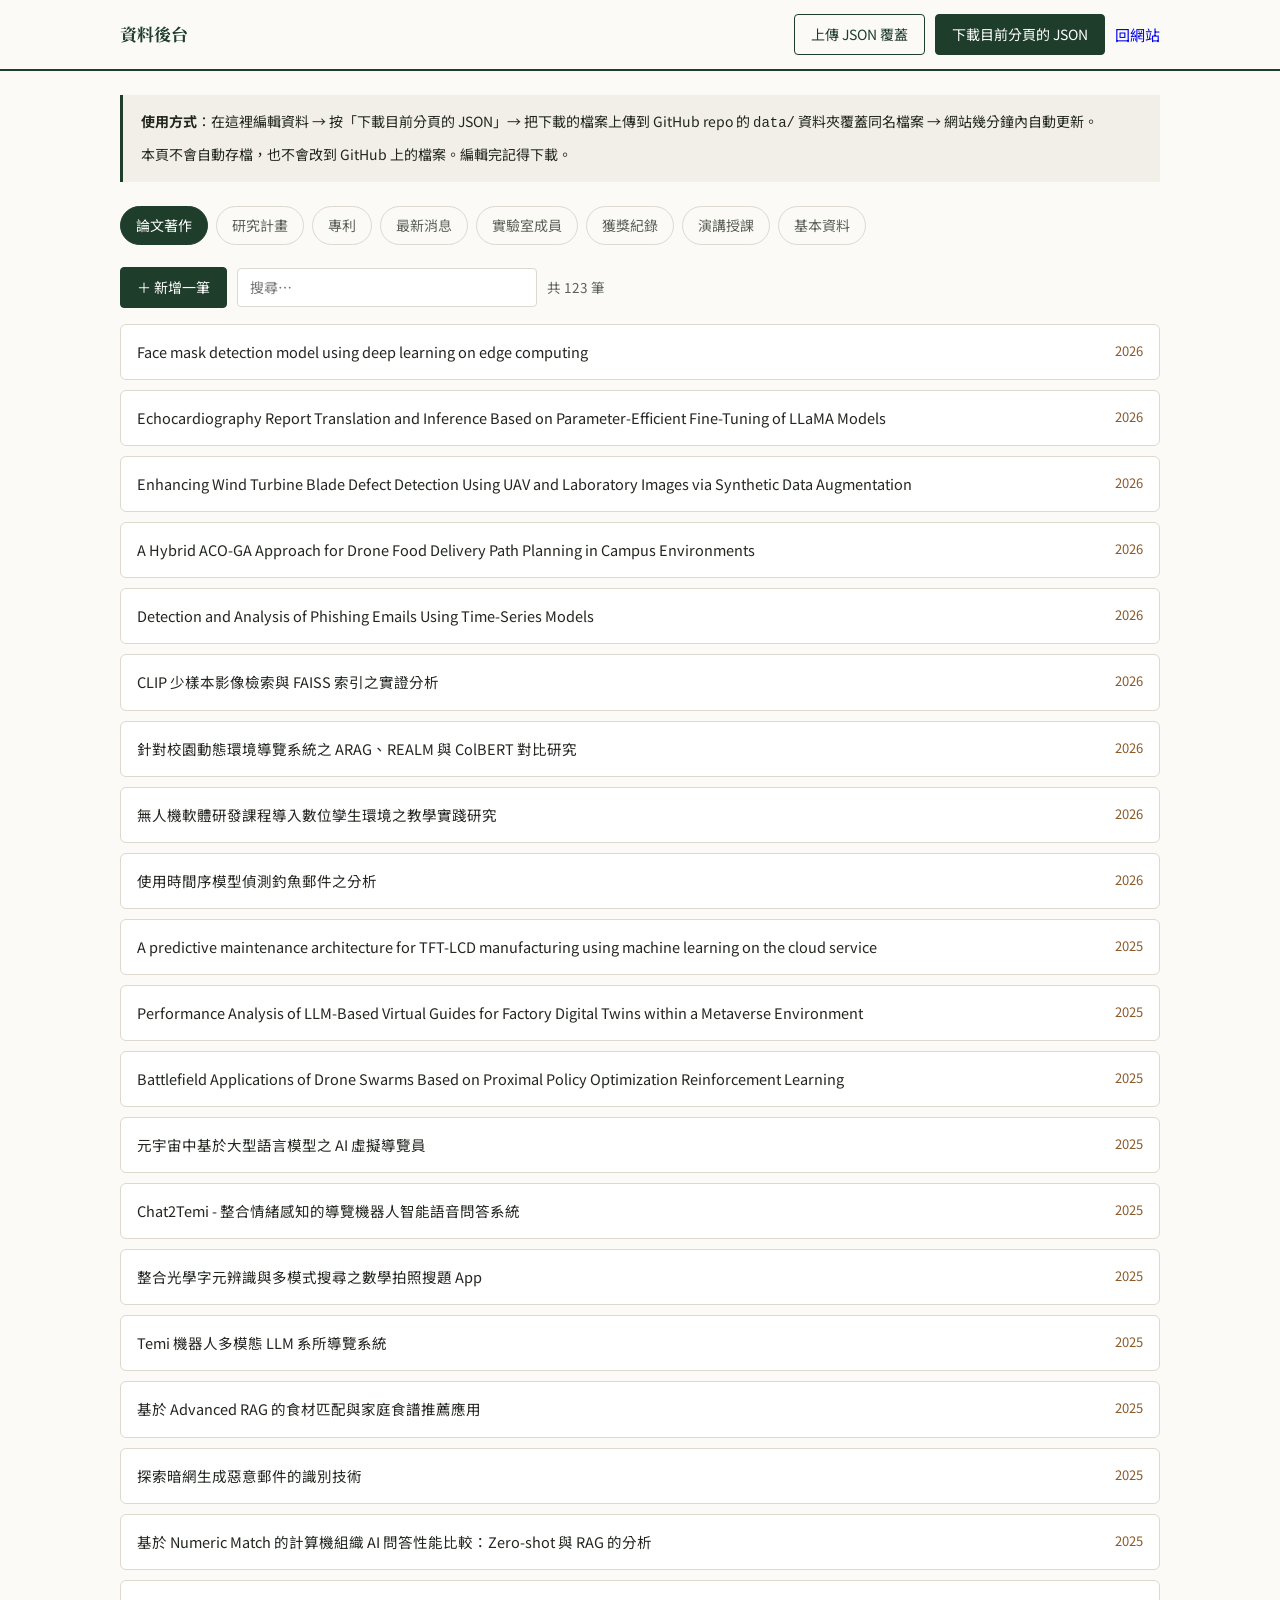
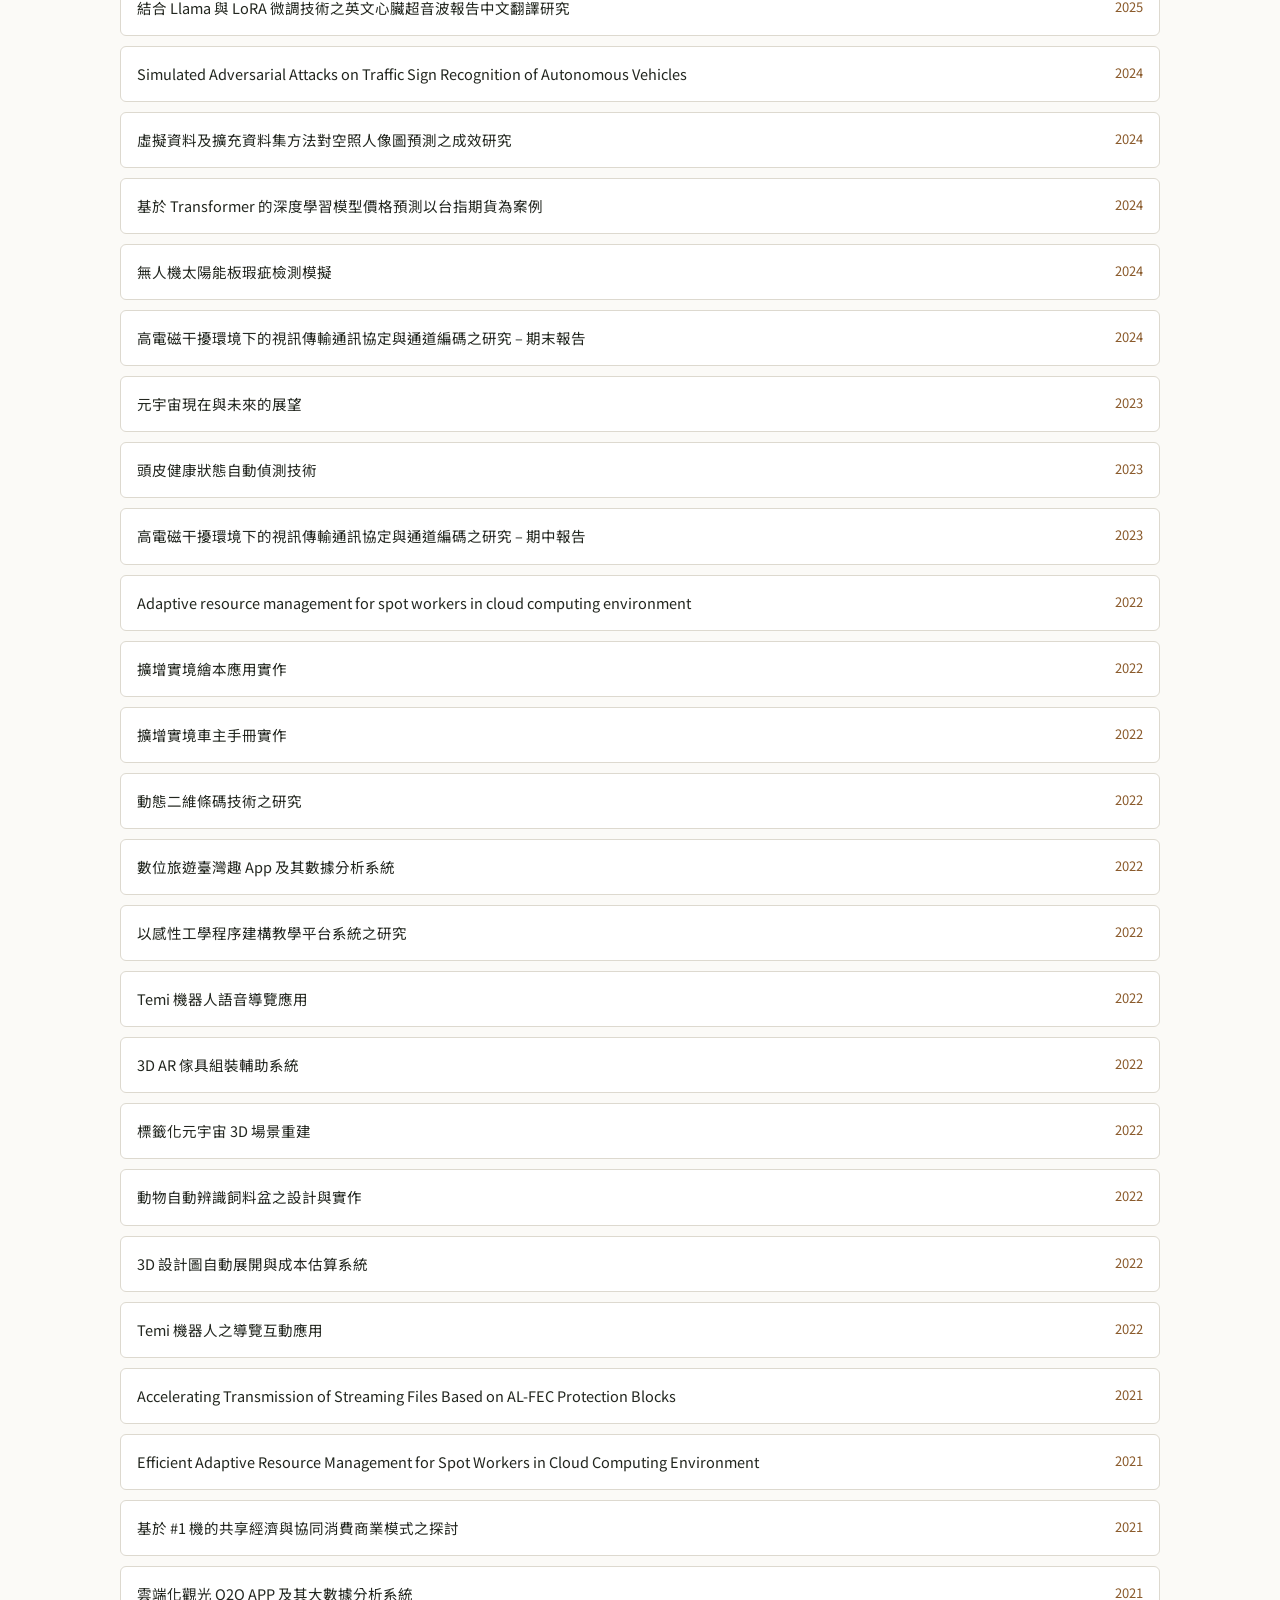
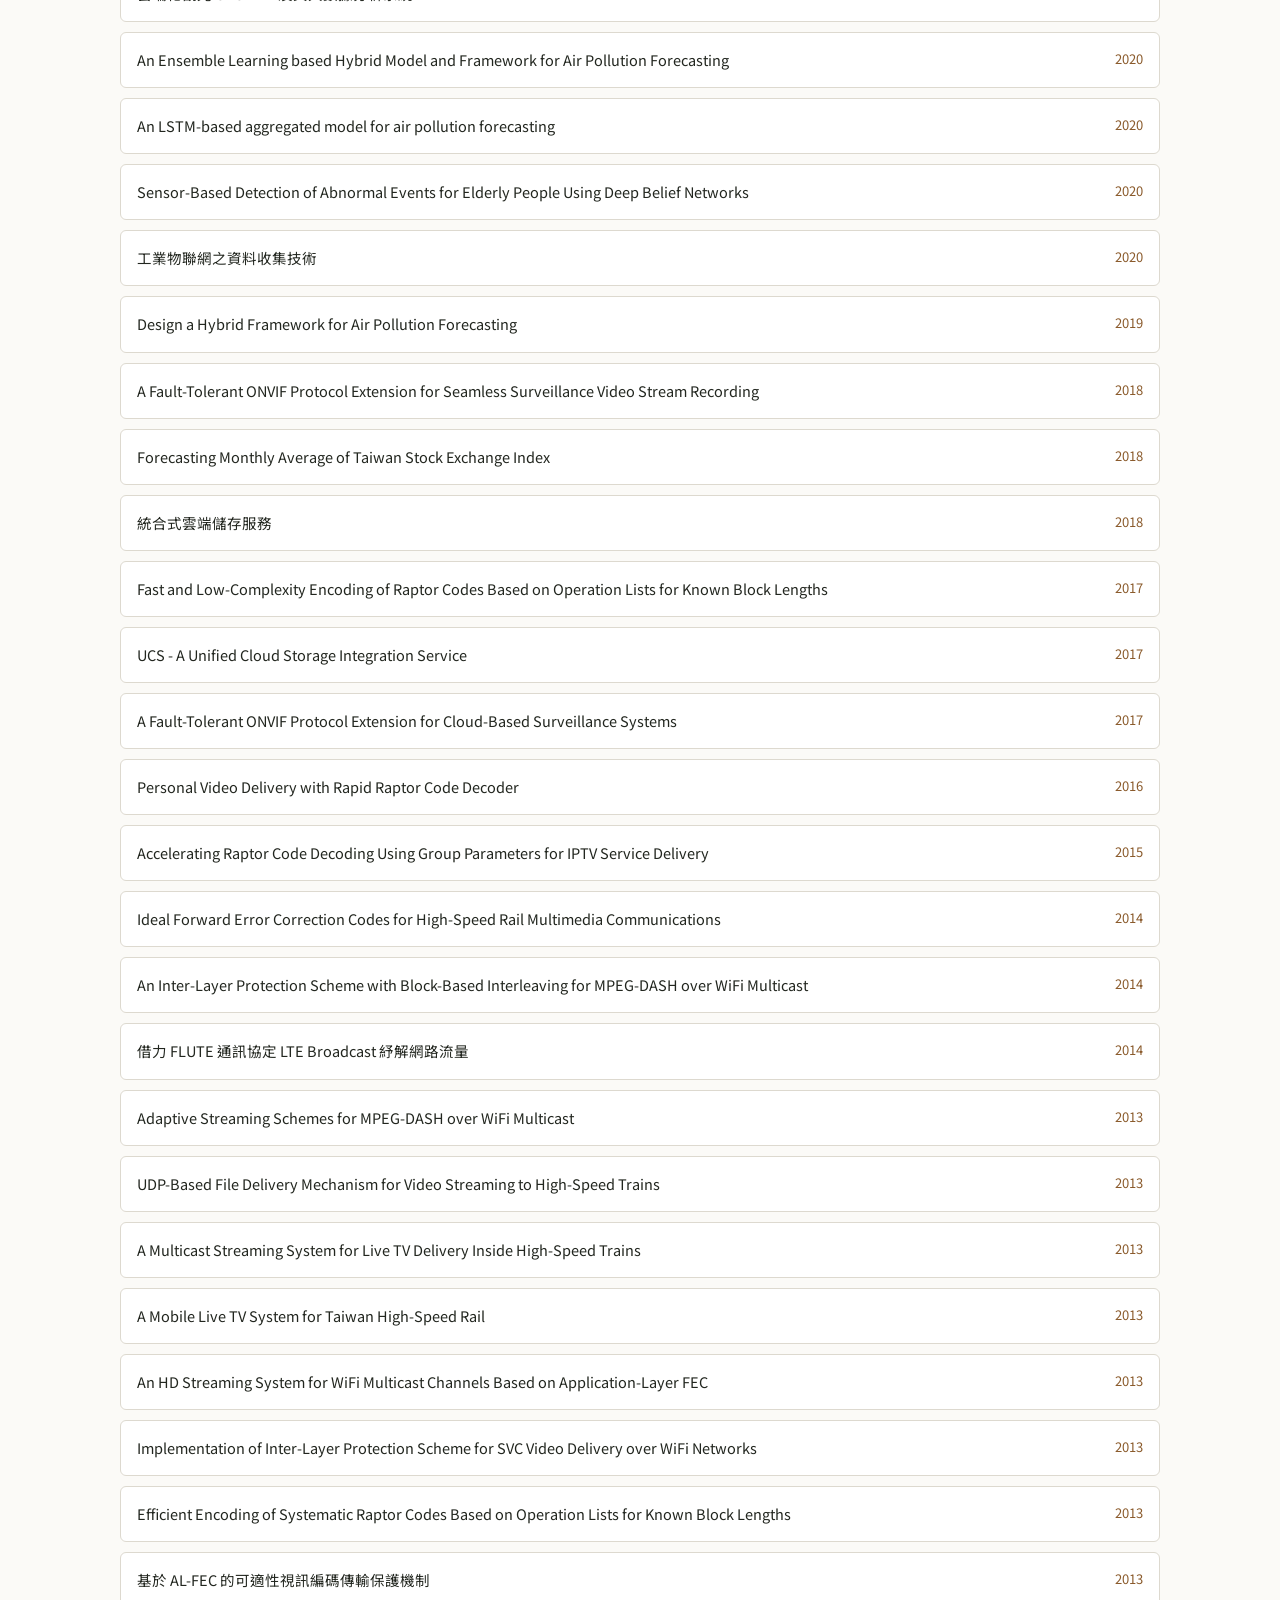
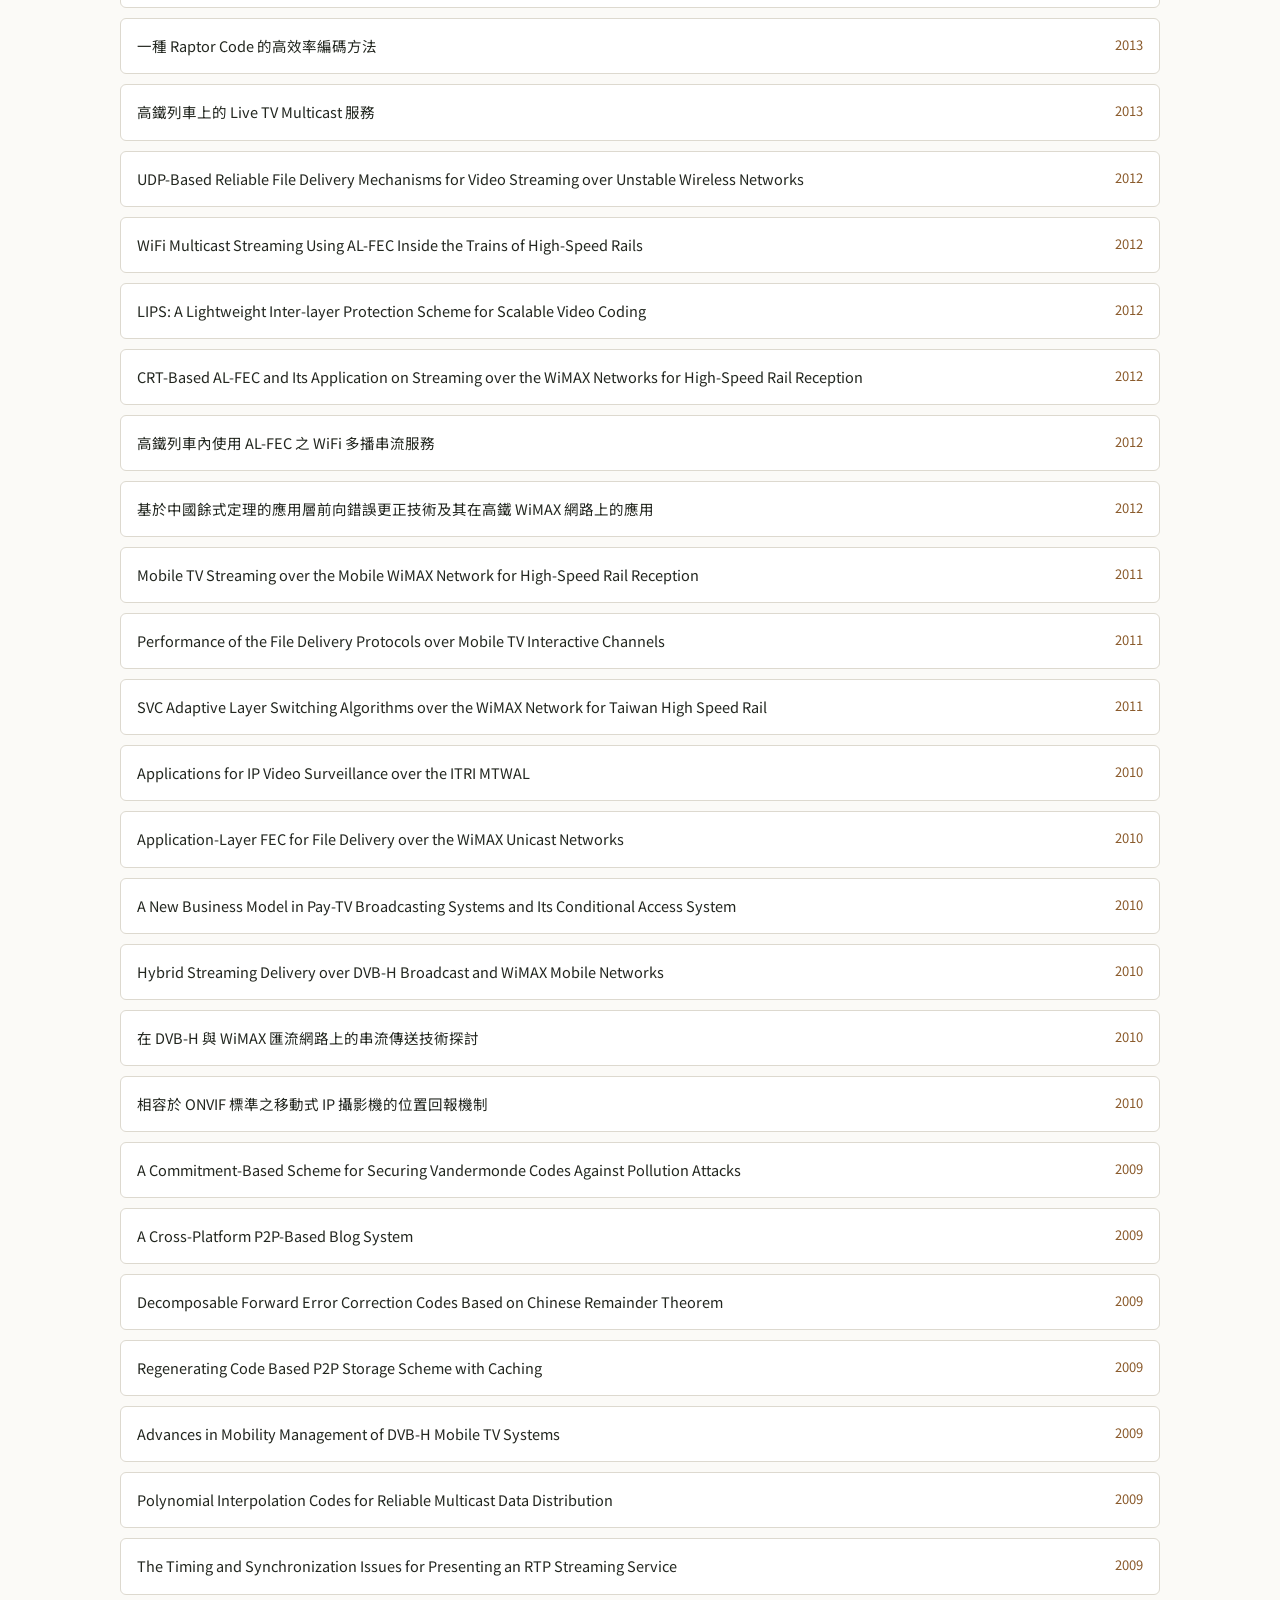
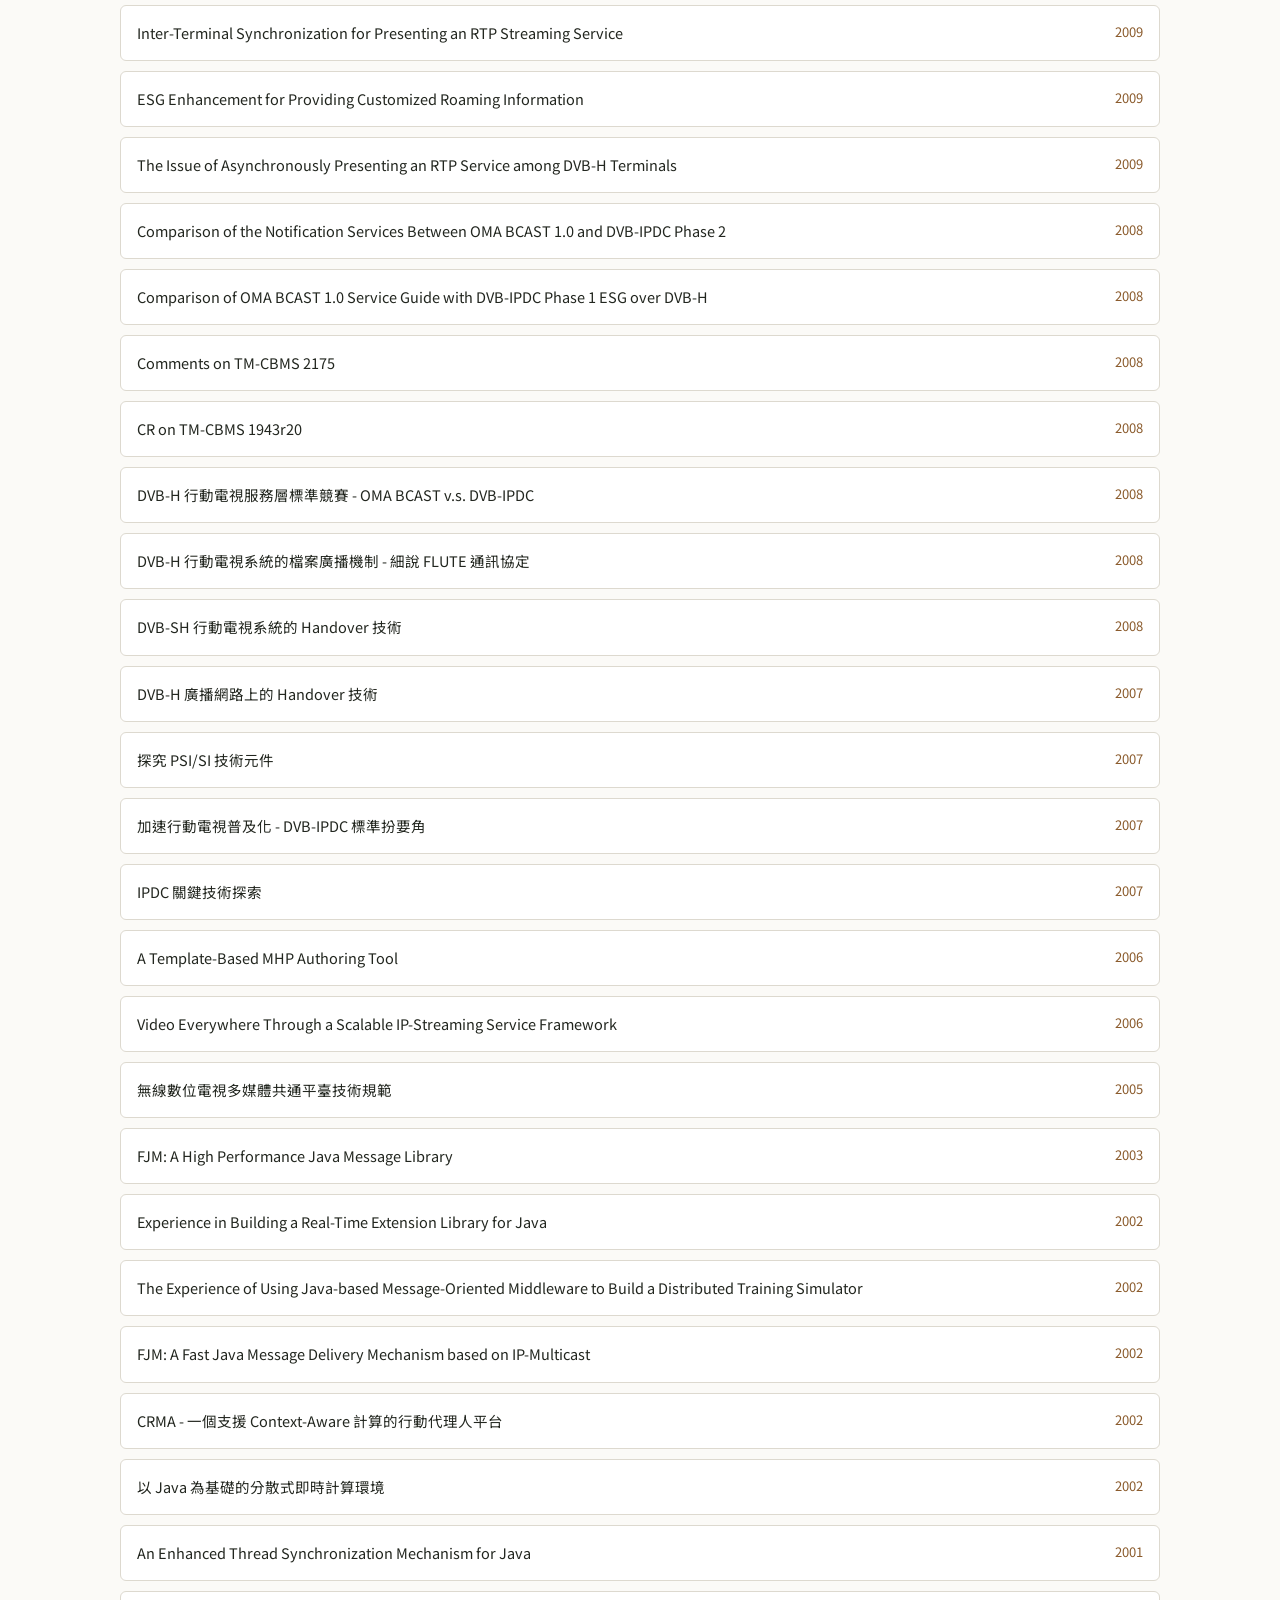
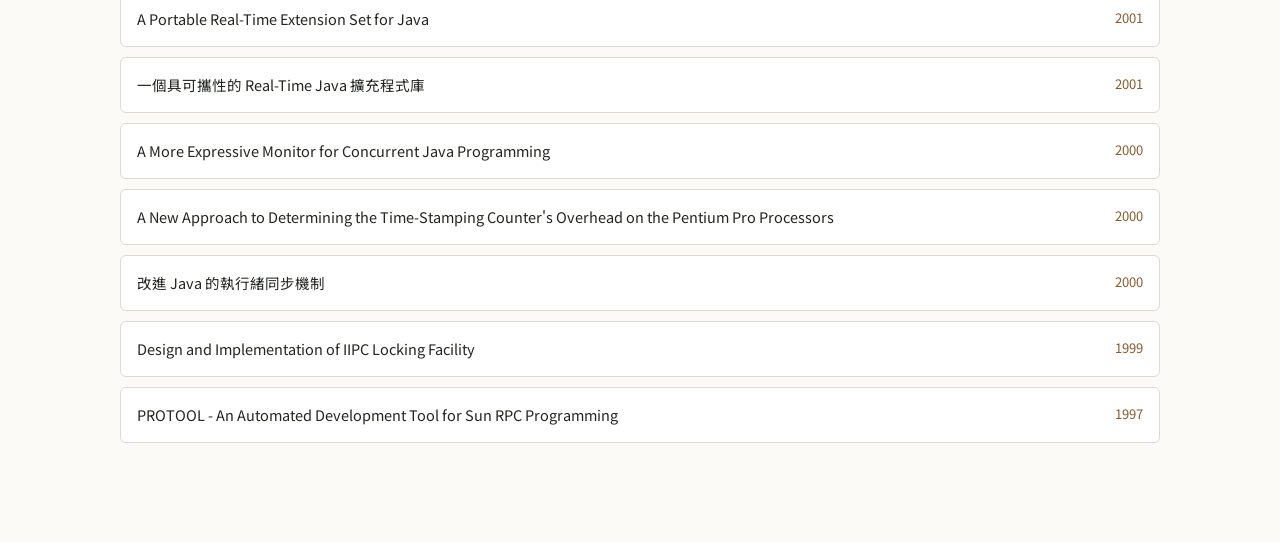
==== admin.html @ 79e09ea1 "Add files via upload" ====
<!DOCTYPE html>
<html lang="zh-Hant">
<head>
<meta charset="utf-8">
<meta name="viewport" content="width=device-width, initial-scale=1">
<title>資料後台 — 焦信達實驗室網站</title>
<link rel="preconnect" href="https://fonts.googleapis.com">
<link rel="preconnect" href="https://fonts.gstatic.com" crossorigin>
<link href="https://fonts.googleapis.com/css2?family=Noto+Sans+TC:wght@400;500;700&family=Noto+Serif+TC:wght@400;700&display=swap" rel="stylesheet">
<style>
:root{--ink:#1f3d2b;--paper:#fbfaf7;--panel:#f1efe8;--line:#ddd9cf;--text:#22261f;--muted:#5c6157;--warn:#8a5a2b}
*{box-sizing:border-box}
body{margin:0;background:var(--paper);color:var(--text);font-family:"Noto Sans TC",sans-serif;font-size:15px;line-height:1.8}
header{border-bottom:2px solid var(--ink);position:sticky;top:0;background:var(--paper);z-index:10}
.hin{max-width:1080px;margin:0 auto;padding:14px 20px;display:flex;justify-content:space-between;align-items:center;gap:14px;flex-wrap:wrap}
.hin b{font-family:"Noto Serif TC",serif;color:var(--ink);font-size:17px}
main{max-width:1080px;margin:0 auto;padding:24px 20px 90px}
.note{background:var(--panel);border-left:3px solid var(--ink);padding:14px 18px;font-size:14px;margin:0 0 24px}
.note p{margin:0 0 6px}
.note p:last-child{margin:0}
.tabs{display:flex;flex-wrap:wrap;gap:8px;margin-bottom:22px}
.tabs button{font:inherit;font-size:14px;padding:6px 15px;border:1px solid var(--line);background:transparent;color:var(--muted);border-radius:999px;cursor:pointer}
.tabs button.on{background:var(--ink);border-color:var(--ink);color:#fff}
.bar{display:flex;gap:10px;flex-wrap:wrap;align-items:center;margin-bottom:16px}
button.act{font:inherit;font-size:14px;padding:7px 16px;border:1px solid var(--ink);background:var(--ink);color:#fff;border-radius:4px;cursor:pointer}
button.act.ghost{background:transparent;color:var(--ink)}
button.act.danger{border-color:#9c3b2b;color:#9c3b2b;background:transparent}
input.find{font:inherit;font-size:14px;padding:6px 12px;border:1px solid var(--line);border-radius:4px;min-width:200px;flex:1;max-width:300px}
.item{border:1px solid var(--line);background:#fff;border-radius:6px;padding:14px 16px;margin-bottom:10px}
.item summary{cursor:pointer;font-size:14.5px;list-style:none;display:flex;justify-content:space-between;gap:12px}
.item summary::-webkit-details-marker{display:none}
.item summary .yr{color:var(--warn);font-size:13px;white-space:nowrap}
.fields{margin-top:14px;padding-top:12px;border-top:1px dashed var(--line);display:grid;gap:10px}
.f label{display:block;font-size:12.5px;color:var(--muted);margin-bottom:2px}
.f input[type=text],.f input[type=number],.f textarea,.f select{
  width:100%;font:inherit;font-size:14px;padding:7px 10px;border:1px solid var(--line);border-radius:4px;background:#fff;color:var(--text)
}
.f textarea{min-height:66px;resize:vertical}
.f.check{display:flex;align-items:center;gap:8px}
.f.check label{margin:0}
.grid2{display:grid;grid-template-columns:1fr 1fr;gap:10px}
.rowbtns{display:flex;gap:8px;margin-top:6px}
.count{color:var(--muted);font-size:13.5px}
#toast{position:fixed;bottom:22px;left:50%;transform:translateX(-50%);background:var(--ink);color:#fff;padding:10px 20px;border-radius:5px;font-size:14px;opacity:0;transition:opacity .25s;pointer-events:none}
#toast.show{opacity:1}
@media(max-width:700px){.grid2{grid-template-columns:1fr}}
</style>
</head>
<body>

<header><div class="hin">
  <b>資料後台</b>
  <div class="bar" style="margin:0">
    <button class="act ghost" id="btn-load-file">上傳 JSON 覆蓋</button>
    <button class="act" id="btn-save">下載目前分頁的 JSON</button>
    <a class="act ghost" href="index.html" style="text-decoration:none;display:inline-block">回網站</a>
  </div>
</div></header>

<main>
  <div class="note">
    <p><b>使用方式</b>：在這裡編輯資料 → 按「下載目前分頁的 JSON」→ 把下載的檔案上傳到 GitHub repo 的 <code>data/</code> 資料夾覆蓋同名檔案 → 網站幾分鐘內自動更新。</p>
    <p>本頁不會自動存檔，也不會改到 GitHub 上的檔案。編輯完記得下載。</p>
  </div>

  <div class="tabs" id="tabs"></div>
  <div class="bar">
    <button class="act" id="btn-add">＋ 新增一筆</button>
    <input class="find" id="find" type="search" placeholder="搜尋…">
    <span class="count" id="count"></span>
  </div>
  <div id="list"></div>
</main>

<input type="file" id="file" accept=".json" hidden>
<div id="toast"></div>

<script>
const esc = s => String(s==null?'':s).replace(/&/g,'&amp;').replace(/</g,'&lt;').replace(/>/g,'&gt;').replace(/"/g,'&quot;');
const toast = m => { const t=document.getElementById('toast'); t.textContent=m; t.classList.add('show'); setTimeout(()=>t.classList.remove('show'),1900); };

/* 各資料檔的欄位定義 */
const SCHEMA = {
  publications: {
    file:'publications.json', label:'論文著作', array:true,
    title: x => `${x.title||'（未命名）'}`,
    sub: x => x.year,
    fields:[
      {k:'type',label:'類型',type:'select',options:{journal_intl:'國際期刊',conf_intl:'國際研討會',standard:'國際標準提案',journal_zh:'國內期刊與專書',conf_zh:'國內研討會',report:'技術報告與法規'}},
      {k:'year',label:'年份',type:'number'},
      {k:'title',label:'標題',type:'textarea'},
      {k:'authors',label:'作者（依序，以逗號或頓號分隔）',type:'textarea'},
      {k:'venue',label:'出處（期刊／研討會、卷期、頁碼、月份）',type:'textarea'},
      {k:'note',label:'備註（如 SCI, IF 3.5／接受率）',type:'text'},
      {k:'corresponding',label:'焦教授為通訊作者',type:'check'}
    ],
    blank:{type:'conf_zh',year:new Date().getFullYear(),title:'',authors:'',venue:'',note:'',corresponding:false}
  },
  projects: {
    file:'projects.json', label:'研究計畫', array:true,
    title: x => x.title||'（未命名）',
    sub: x => `${x.start||''}`,
    fields:[
      {k:'title',label:'計畫名稱',type:'textarea'},
      {k:'funder',label:'補助／委託單位',type:'text'},
      {k:'role',label:'擔任角色',type:'text'},
      {k:'org',label:'執行機構',type:'text'},
      {k:'start',label:'起（如 2026.07）',type:'text'},
      {k:'end',label:'訖（如 2027.02）',type:'text'},
      {k:'year',label:'排序年份',type:'number'}
    ],
    blank:{title:'',funder:'國家科學委員會',role:'主持人',org:'東海大學',start:'',end:'',year:new Date().getFullYear()}
  },
  patents: {
    file:'patents.json', label:'專利', array:true,
    title: x => x.title||'（未命名）',
    sub: x => x.number,
    fields:[
      {k:'title',label:'專利名稱',type:'textarea'},
      {k:'inventors',label:'發明人',type:'textarea'},
      {k:'country',label:'國別',type:'text'},
      {k:'number',label:'專利號',type:'text'},
      {k:'date',label:'公告日期（顯示用文字）',type:'text'},
      {k:'year',label:'排序年份',type:'number'}
    ],
    blank:{title:'',inventors:'',country:'中華民國',number:'',date:'',year:new Date().getFullYear()}
  },
  news: {
    file:'site.json', path:'news', label:'最新消息', array:true,
    title: x => x.text||'（空白）', sub: x => x.date,
    fields:[{k:'date',label:'日期（如 2026.07）',type:'text'},{k:'text',label:'內容',type:'textarea'}],
    blank:{date:'',text:''}
  },
  members: {
    file:'site.json', path:'members', label:'實驗室成員', array:true,
    title: x => x.name||'（未命名）', sub: x => x.group,
    fields:[
      {k:'group',label:'分組（如 碩士班／大學部專題／畢業校友）',type:'text'},
      {k:'name',label:'姓名',type:'text'},
      {k:'year',label:'年級或入學年',type:'text'},
      {k:'topic',label:'研究主題',type:'text'}
    ],
    blank:{group:'碩士班',name:'',year:'',topic:''}
  },
  awards: {
    file:'profile.json', path:'awards', label:'獲獎紀錄', array:true, plain:true,
    title: x => x, sub: () => '',
    fields:[{k:'_',label:'獎項名稱',type:'textarea'}],
    blank:''
  },
  talks: {
    file:'profile.json', path:'talks', label:'演講授課', array:true,
    title: x => x.title||'（未命名）', sub: x => x.year,
    fields:[{k:'year',label:'時間（如 2026.08）',type:'text'},{k:'title',label:'講題',type:'textarea'},{k:'host',label:'主辦單位／場合',type:'text'}],
    blank:{year:'',title:'',host:''}
  },
  profile: {
    file:'profile.json', label:'基本資料', array:false,
    fields:[
      {k:'lab_name',label:'研究室名稱',type:'text'},
      {k:'tagline',label:'首頁大標（可用換行斷句）',type:'textarea'},
      {k:'intro',label:'教師簡介',type:'textarea'},
      {k:'email',label:'電子郵件',type:'text'},
      {k:'phone',label:'聯絡電話',type:'text'},
      {k:'expertise',label:'學術專長（一行一個）',type:'lines'},
      {k:'research_areas',label:'研究主題（三欄，JSON 格式：title / desc）',type:'json'}
    ]
  }
};

const FILES = ['profile.json','publications.json','projects.json','patents.json','site.json'];
const store = {};
let tab = 'publications';
let filter = '';

async function boot(){
  try{
    const r = await Promise.all(FILES.map(f=>fetch('data/'+f,{cache:'no-store'}).then(x=>x.json())));
    FILES.forEach((f,i)=>store[f]=r[i]);
  }catch(e){
    alert('讀取 data/ 內的 JSON 失敗。請用 GitHub Pages 或本機伺服器開啟此頁（python -m http.server），或用「上傳 JSON 覆蓋」手動載入。');
    FILES.forEach(f=>store[f]=f==='profile.json'||f==='site.json'?{}:[]);
  }
  renderTabs(); render();
}

function getList(key){
  const s = SCHEMA[key];
  const root = store[s.file];
  if(!s.array) return root;
  return s.path ? (root[s.path] = root[s.path]||[]) : (store[s.file] = root||[]);
}

function renderTabs(){
  document.getElementById('tabs').innerHTML = Object.keys(SCHEMA)
    .map(k=>`<button data-k="${k}" class="${k===tab?'on':''}">${SCHEMA[k].label}</button>`).join('');
  document.querySelectorAll('#tabs button').forEach(b=>b.onclick=()=>{tab=b.dataset.k;filter='';document.getElementById('find').value='';renderTabs();render();});
}

function field(f, val, idx){
  const id = `f_${idx}_${f.k}`;
  let input;
  if(f.type==='check') return `<div class="f check"><input type="checkbox" id="${id}" data-k="${f.k}" ${val?'checked':''}><label for="${id}">${f.label}</label></div>`;
  if(f.type==='textarea') input=`<textarea id="${id}" data-k="${f.k}">${esc(val)}</textarea>`;
  else if(f.type==='lines') input=`<textarea id="${id}" data-k="${f.k}" data-kind="lines">${esc((val||[]).join('\n'))}</textarea>`;
  else if(f.type==='json') input=`<textarea id="${id}" data-k="${f.k}" data-kind="json" style="min-height:150px;font-family:monospace;font-size:13px">${esc(JSON.stringify(val||[],null,2))}</textarea>`;
  else if(f.type==='select') input=`<select id="${id}" data-k="${f.k}">${Object.entries(f.options).map(([v,t])=>`<option value="${v}" ${v===val?'selected':''}>${t}</option>`).join('')}</select>`;
  else if(f.type==='number') input=`<input type="number" id="${id}" data-k="${f.k}" value="${esc(val)}">`;
  else input=`<input type="text" id="${id}" data-k="${f.k}" value="${esc(val)}">`;
  return `<div class="f"><label for="${id}">${f.label}</label>${input}</div>`;
}

function render(){
  const s = SCHEMA[tab];
  const box = document.getElementById('list');
  document.getElementById('btn-add').style.display = s.array?'':'none';
  document.getElementById('find').style.display = s.array?'':'none';

  if(!s.array){
    const obj = getList(tab);
    document.getElementById('count').textContent='';
    box.innerHTML = `<div class="item"><div class="fields" data-i="0">${s.fields.map(f=>field(f,obj[f.k],0)).join('')}</div></div>`;
    bindInputs(obj,0);
    return;
  }

  const list = getList(tab);
  document.getElementById('count').textContent = `共 ${list.length} 筆`;
  const hits = list.map((x,i)=>({x,i})).filter(({x}) =>
    !filter || JSON.stringify(x).toLowerCase().includes(filter.toLowerCase()));

  box.innerHTML = hits.map(({x,i})=>`
    <details class="item">
      <summary><span>${esc(s.title(x))}</span><span class="yr">${esc(s.sub(x))}</span></summary>
      <div class="fields" data-i="${i}">
        ${s.plain ? field(s.fields[0], x, i) : s.fields.map(f=>field(f,x[f.k],i)).join('')}
        <div class="rowbtns">
          <button class="act ghost" data-up="${i}">↑ 上移</button>
          <button class="act danger" data-del="${i}">刪除這筆</button>
        </div>
      </div>
    </details>`).join('') || '<p class="count">沒有符合的資料。</p>';

  hits.forEach(({x,i})=>bindInputs(x,i));
  box.querySelectorAll('[data-del]').forEach(b=>b.onclick=()=>{
    if(confirm('確定刪除？')){ getList(tab).splice(+b.dataset.del,1); render(); toast('已刪除，記得下載 JSON'); }
  });
  box.querySelectorAll('[data-up]').forEach(b=>b.onclick=()=>{
    const i=+b.dataset.up; if(i>0){ const l=getList(tab); [l[i-1],l[i]]=[l[i],l[i-1]]; render(); }
  });
}

function bindInputs(obj,i){
  document.querySelectorAll(`.fields[data-i="${i}"] [data-k]`).forEach(el=>{
    el.oninput = el.onchange = () => {
      const k = el.dataset.k, kind = el.dataset.kind;
      let v = el.type==='checkbox' ? el.checked : el.value;
      if(el.type==='number') v = Number(v);
      if(kind==='lines') v = el.value.split('\n').map(x=>x.trim()).filter(Boolean);
      if(kind==='json'){ try{ v = JSON.parse(el.value); el.style.borderColor=''; }catch(e){ el.style.borderColor='#9c3b2b'; return; } }
      if(SCHEMA[tab].plain){ getList(tab)[i] = v; }
      else obj[k] = v;
    };
  });
}

document.getElementById('find').oninput = e => { filter=e.target.value; render(); };

document.getElementById('btn-add').onclick = () => {
  const s = SCHEMA[tab];
  getList(tab).unshift(s.plain ? s.blank : JSON.parse(JSON.stringify(s.blank)));
  filter=''; document.getElementById('find').value='';
  render();
  const first = document.querySelector('.item'); if(first) first.open = true;
  toast('已新增一筆，請填寫內容');
};

document.getElementById('btn-save').onclick = () => {
  const f = SCHEMA[tab].file;
  const blob = new Blob([JSON.stringify(store[f],null,1)],{type:'application/json'});
  const a = document.createElement('a');
  a.href = URL.createObjectURL(blob); a.download = f; a.click();
  URL.revokeObjectURL(a.href);
  toast(`已下載 ${f}，請上傳到 GitHub 的 data/ 覆蓋`);
};

document.getElementById('btn-load-file').onclick = () => document.getElementById('file').click();
document.getElementById('file').onchange = e => {
  const file = e.target.files[0]; if(!file) return;
  const fr = new FileReader();
  fr.onload = () => {
    try{
      const data = JSON.parse(fr.result);
      if(!FILES.includes(file.name)) return alert('檔名需為 '+FILES.join('、'));
      store[file.name] = data; render(); toast(`已載入 ${file.name}`);
    }catch(err){ alert('JSON 格式錯誤：'+err.message); }
  };
  fr.readAsText(file);
  e.target.value='';
};

boot();
</script>
</body>
</html>
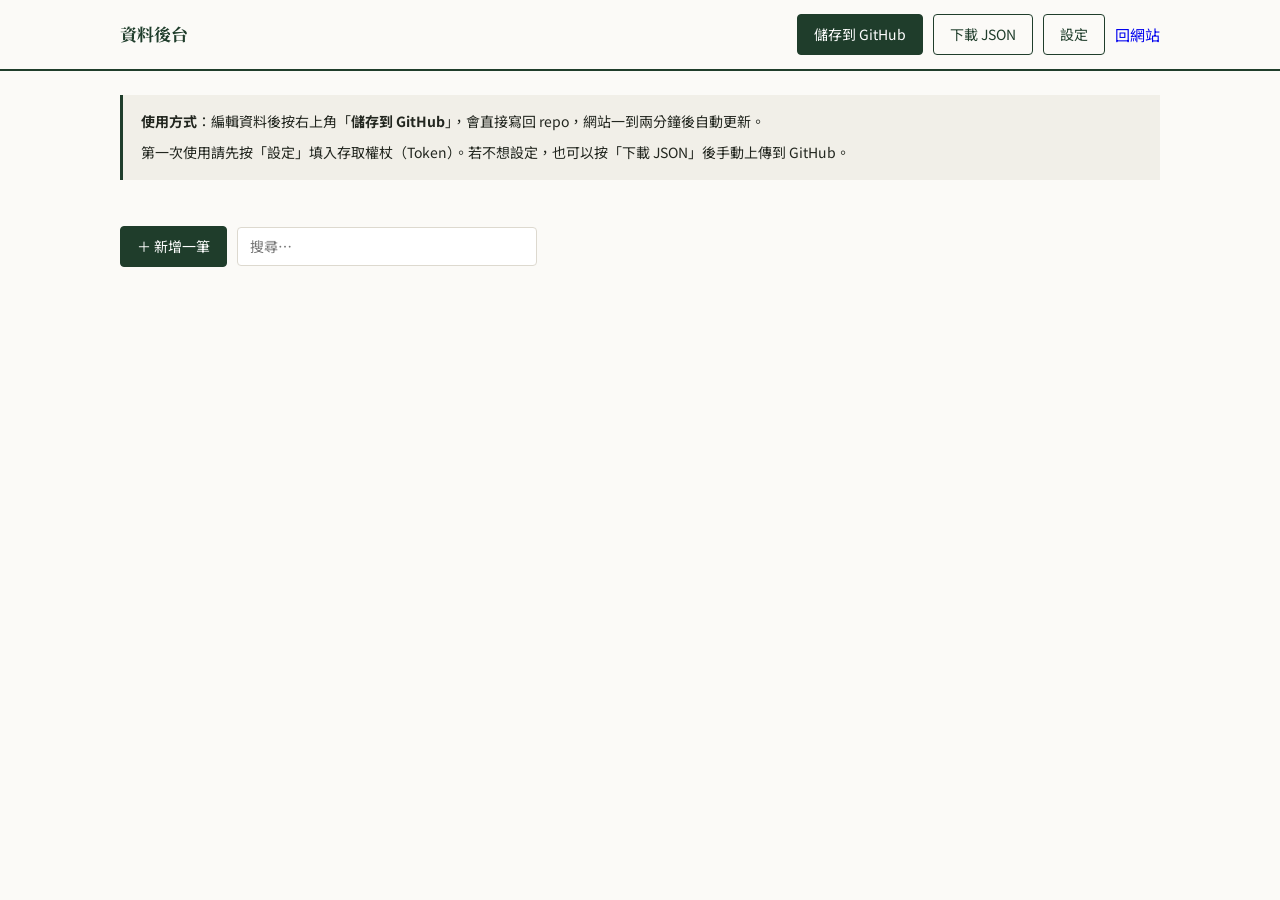
==== commit ca5af9e4: "Add files via upload" ====
--- a/admin.html
+++ b/admin.html
@@ -41,6 +41,10 @@
 .grid2{display:grid;grid-template-columns:1fr 1fr;gap:10px}
 .rowbtns{display:flex;gap:8px;margin-top:6px}
 .count{color:var(--muted);font-size:13.5px}
+.cfg{border:1px solid var(--line);background:#fff;border-radius:6px;padding:18px 20px;margin-bottom:24px}
+.cfg h3{font-family:"Noto Serif TC",serif;color:var(--ink);font-size:16px;margin:0 0 14px}
+.cfg .hint{font-size:12.5px;color:var(--muted);line-height:1.7;margin:12px 0 0}
+.dirty{font-size:13px;color:var(--warn)}
 #toast{position:fixed;bottom:22px;left:50%;transform:translateX(-50%);background:var(--ink);color:#fff;padding:10px 20px;border-radius:5px;font-size:14px;opacity:0;transition:opacity .25s;pointer-events:none}
 #toast.show{opacity:1}
 @media(max-width:700px){.grid2{grid-template-columns:1fr}}
@@ -51,16 +55,35 @@
 <header><div class="hin">
   <b>資料後台</b>
   <div class="bar" style="margin:0">
-    <button class="act ghost" id="btn-load-file">上傳 JSON 覆蓋</button>
-    <button class="act" id="btn-save">下載目前分頁的 JSON</button>
+    <span class="dirty" id="dirty"></span>
+    <button class="act" id="btn-push">儲存到 GitHub</button>
+    <button class="act ghost" id="btn-save">下載 JSON</button>
+    <button class="act ghost" id="btn-cfg">設定</button>
     <a class="act ghost" href="index.html" style="text-decoration:none;display:inline-block">回網站</a>
   </div>
 </div></header>
 
 <main>
   <div class="note">
-    <p><b>使用方式</b>：在這裡編輯資料 → 按「下載目前分頁的 JSON」→ 把下載的檔案上傳到 GitHub repo 的 <code>data/</code> 資料夾覆蓋同名檔案 → 網站幾分鐘內自動更新。</p>
-    <p>本頁不會自動存檔，也不會改到 GitHub 上的檔案。編輯完記得下載。</p>
+    <p><b>使用方式</b>：編輯資料後按右上角「<b>儲存到 GitHub</b>」，會直接寫回 repo，網站一到兩分鐘後自動更新。</p>
+    <p>第一次使用請先按「設定」填入存取權杖（Token）。若不想設定，也可以按「下載 JSON」後手動上傳到 GitHub。</p>
+  </div>
+
+  <div class="cfg" id="cfg-panel" hidden>
+    <h3>GitHub 連線設定</h3>
+    <div class="grid2">
+      <div class="f"><label for="c-owner">GitHub 帳號</label><input type="text" id="c-owner" placeholder="例如 oldyan"></div>
+      <div class="f"><label for="c-repo">Repository 名稱</label><input type="text" id="c-repo" placeholder="例如 chiao-lab"></div>
+      <div class="f"><label for="c-branch">分支</label><input type="text" id="c-branch" value="main"></div>
+      <div class="f"><label for="c-token">存取權杖 Personal Access Token</label><input type="password" id="c-token" placeholder="github_pat_... 或 ghp_..."></div>
+    </div>
+    <p class="hint">權杖存在這台電腦的瀏覽器裡，不會傳給任何第三方，只會用來呼叫 GitHub API。共用電腦請勿儲存。<br>
+    取得方式：GitHub → Settings → Developer settings → Personal access tokens → Fine-grained tokens → 選這個 repo → Repository permissions 的 <b>Contents</b> 設為 <b>Read and write</b>。</p>
+    <div class="rowbtns">
+      <button class="act" id="c-save">儲存設定</button>
+      <button class="act ghost" id="c-test">測試連線</button>
+      <button class="act danger" id="c-clear">清除權杖</button>
+    </div>
   </div>
 
   <div class="tabs" id="tabs"></div>
@@ -243,10 +266,10 @@
 
   hits.forEach(({x,i})=>bindInputs(x,i));
   box.querySelectorAll('[data-del]').forEach(b=>b.onclick=()=>{
-    if(confirm('確定刪除？')){ getList(tab).splice(+b.dataset.del,1); render(); toast('已刪除，記得下載 JSON'); }
+    if(confirm('確定刪除？')){ getList(tab).splice(+b.dataset.del,1); mark(SCHEMA[tab].file); render(); toast('已刪除，記得按「儲存到 GitHub」'); }
   });
   box.querySelectorAll('[data-up]').forEach(b=>b.onclick=()=>{
-    const i=+b.dataset.up; if(i>0){ const l=getList(tab); [l[i-1],l[i]]=[l[i],l[i-1]]; render(); }
+    const i=+b.dataset.up; if(i>0){ const l=getList(tab); [l[i-1],l[i]]=[l[i],l[i-1]]; mark(SCHEMA[tab].file); render(); }
   });
 }
 
@@ -260,6 +283,7 @@
       if(kind==='json'){ try{ v = JSON.parse(el.value); el.style.borderColor=''; }catch(e){ el.style.borderColor='#9c3b2b'; return; } }
       if(SCHEMA[tab].plain){ getList(tab)[i] = v; }
       else obj[k] = v;
+      mark(SCHEMA[tab].file);
     };
   });
 }
@@ -269,6 +293,7 @@
 document.getElementById('btn-add').onclick = () => {
   const s = SCHEMA[tab];
   getList(tab).unshift(s.plain ? s.blank : JSON.parse(JSON.stringify(s.blank)));
+  mark(s.file);
   filter=''; document.getElementById('find').value='';
   render();
   const first = document.querySelector('.item'); if(first) first.open = true;
@@ -292,13 +317,143 @@
     try{
       const data = JSON.parse(fr.result);
       if(!FILES.includes(file.name)) return alert('檔名需為 '+FILES.join('、'));
-      store[file.name] = data; render(); toast(`已載入 ${file.name}`);
+      store[file.name] = data; mark(file.name); render(); toast(`已載入 ${file.name}`);
     }catch(err){ alert('JSON 格式錯誤：'+err.message); }
   };
   fr.readAsText(file);
   e.target.value='';
 };
 
+/* ---------- 未存檔追蹤 ---------- */
+const dirty = new Set();
+function mark(file){ dirty.add(file); paintDirty(); }
+function paintDirty(){
+  document.getElementById('dirty').textContent =
+    dirty.size ? `● ${dirty.size} 個檔案未儲存` : '';
+}
+window.addEventListener('beforeunload', e => {
+  if(dirty.size){ e.preventDefault(); e.returnValue=''; }
+});
+
+/* ---------- GitHub 設定 ---------- */
+const CFG_KEY = 'chiaolab-admin-cfg';
+const cfg = () => { try{ return JSON.parse(localStorage.getItem(CFG_KEY))||{}; }catch(e){ return {}; } };
+const ghHeaders = () => ({
+  'Authorization': 'Bearer ' + cfg().token,
+  'Accept': 'application/vnd.github+json',
+  'X-GitHub-Api-Version': '2022-11-28'
+});
+
+function guessRepo(){
+  // 從目前網址推測 owner / repo，省得手動填
+  const host = location.hostname, path = location.pathname.split('/').filter(Boolean);
+  const out = {};
+  if(host.endsWith('.github.io')){
+    out.owner = host.replace('.github.io','');
+    out.repo = path.length > 1 ? path[0] : host;   // 根網址時 repo 名 = 網域本身
+  }
+  return out;
+}
+
+function openCfg(){
+  const p = document.getElementById('cfg-panel');
+  p.hidden = !p.hidden;
+  if(!p.hidden){
+    const c = { ...guessRepo(), branch:'main', ...cfg() };
+    document.getElementById('c-owner').value = c.owner||'';
+    document.getElementById('c-repo').value = c.repo||'';
+    document.getElementById('c-branch').value = c.branch||'main';
+    document.getElementById('c-token').value = c.token||'';
+  }
+}
+document.getElementById('btn-cfg').onclick = openCfg;
+
+document.getElementById('c-save').onclick = () => {
+  localStorage.setItem(CFG_KEY, JSON.stringify({
+    owner: document.getElementById('c-owner').value.trim(),
+    repo: document.getElementById('c-repo').value.trim(),
+    branch: document.getElementById('c-branch').value.trim()||'main',
+    token: document.getElementById('c-token').value.trim()
+  }));
+  document.getElementById('cfg-panel').hidden = true;
+  toast('設定已儲存在這台電腦');
+};
+
+document.getElementById('c-clear').onclick = () => {
+  localStorage.removeItem(CFG_KEY);
+  document.getElementById('c-token').value='';
+  toast('權杖已清除');
+};
+
+document.getElementById('c-test').onclick = async () => {
+  const c = {
+    owner: document.getElementById('c-owner').value.trim(),
+    repo: document.getElementById('c-repo').value.trim(),
+    branch: document.getElementById('c-branch').value.trim()||'main',
+    token: document.getElementById('c-token').value.trim()
+  };
+  if(!c.owner||!c.repo||!c.token) return alert('請先填完帳號、repo 名稱與權杖。');
+  try{
+    const r = await fetch(`https://api.github.com/repos/${c.owner}/${c.repo}`,
+      { headers:{ 'Authorization':'Bearer '+c.token, 'Accept':'application/vnd.github+json' } });
+    if(r.ok){ const j = await r.json(); alert(`連線成功：${j.full_name}\n權限：${j.permissions&&j.permissions.push?'可寫入':'唯讀（權杖權限不足）'}`); }
+    else alert(`連線失敗（HTTP ${r.status}）\n${r.status===404?'找不到 repo，請檢查帳號與名稱拼字，或權杖沒有選到這個 repo。':r.status===401?'權杖無效或已過期。':''}`);
+  }catch(e){ alert('連線錯誤：'+e.message); }
+};
+
+/* UTF-8 轉 base64（GitHub API 只收 base64） */
+function toBase64(str){
+  const bytes = new TextEncoder().encode(str);
+  let bin = '';
+  for(let i=0;i<bytes.length;i+=0x8000) bin += String.fromCharCode.apply(null, bytes.subarray(i,i+0x8000));
+  return btoa(bin);
+}
+
+async function pushFile(file, msg){
+  const c = cfg();
+  const url = `https://api.github.com/repos/${c.owner}/${c.repo}/contents/data/${file}`;
+  // 先取得現有檔案的 sha：GitHub 用它確認你是在改「最新版」，避免蓋掉別人的修改
+  let sha = null;
+  const got = await fetch(`${url}?ref=${c.branch}`, { headers: ghHeaders(), cache:'no-store' });
+  if(got.ok) sha = (await got.json()).sha;
+  else if(got.status !== 404) throw new Error(`讀取 ${file} 失敗（HTTP ${got.status}）`);
+
+  const res = await fetch(url, {
+    method:'PUT', headers: ghHeaders(),
+    body: JSON.stringify({
+      message: msg,
+      content: toBase64(JSON.stringify(store[file], null, 1)),
+      branch: c.branch,
+      ...(sha ? { sha } : {})
+    })
+  });
+  if(!res.ok){
+    const j = await res.json().catch(()=>({}));
+    throw new Error(`${file}：HTTP ${res.status} ${j.message||''}`);
+  }
+}
+
+document.getElementById('btn-push').onclick = async () => {
+  const c = cfg();
+  if(!c.token || !c.owner || !c.repo){ openCfg(); return alert('請先完成 GitHub 連線設定。'); }
+  if(!dirty.size) return toast('目前沒有需要儲存的變更');
+
+  const btn = document.getElementById('btn-push');
+  const files = [...dirty];
+  btn.disabled = true; btn.textContent = '儲存中…';
+  try{
+    for(const f of files){
+      await pushFile(f, `更新 ${SCHEMA[tab] ? '網站資料' : ''}${f}`.trim());
+      dirty.delete(f); paintDirty();
+    }
+    toast(`已儲存 ${files.length} 個檔案，網站約 1–2 分鐘後更新`);
+  }catch(e){
+    alert('儲存失敗：\n' + e.message + '\n\n可先用「下載 JSON」保存目前的修改，避免資料遺失。');
+  }finally{
+    btn.disabled = false; btn.textContent = '儲存到 GitHub';
+  }
+};
+
 boot();
 </script>
 </body>
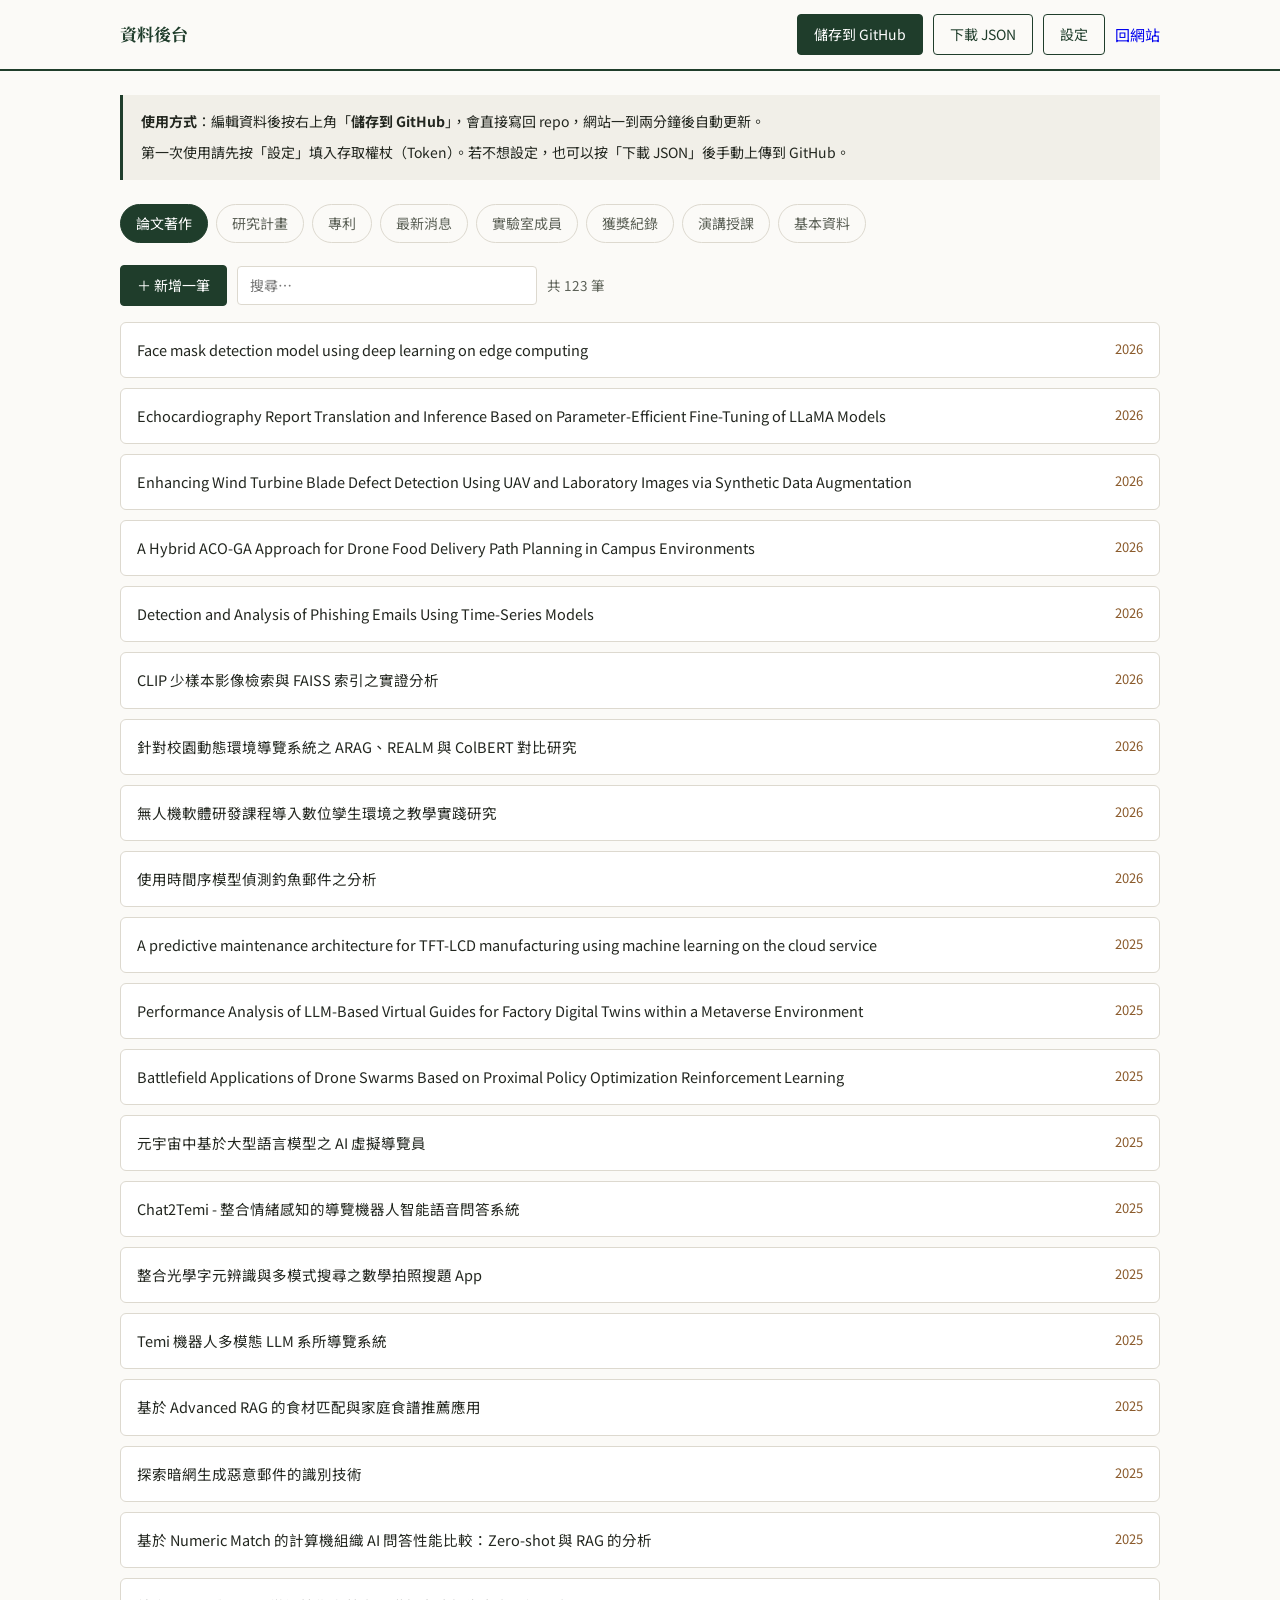
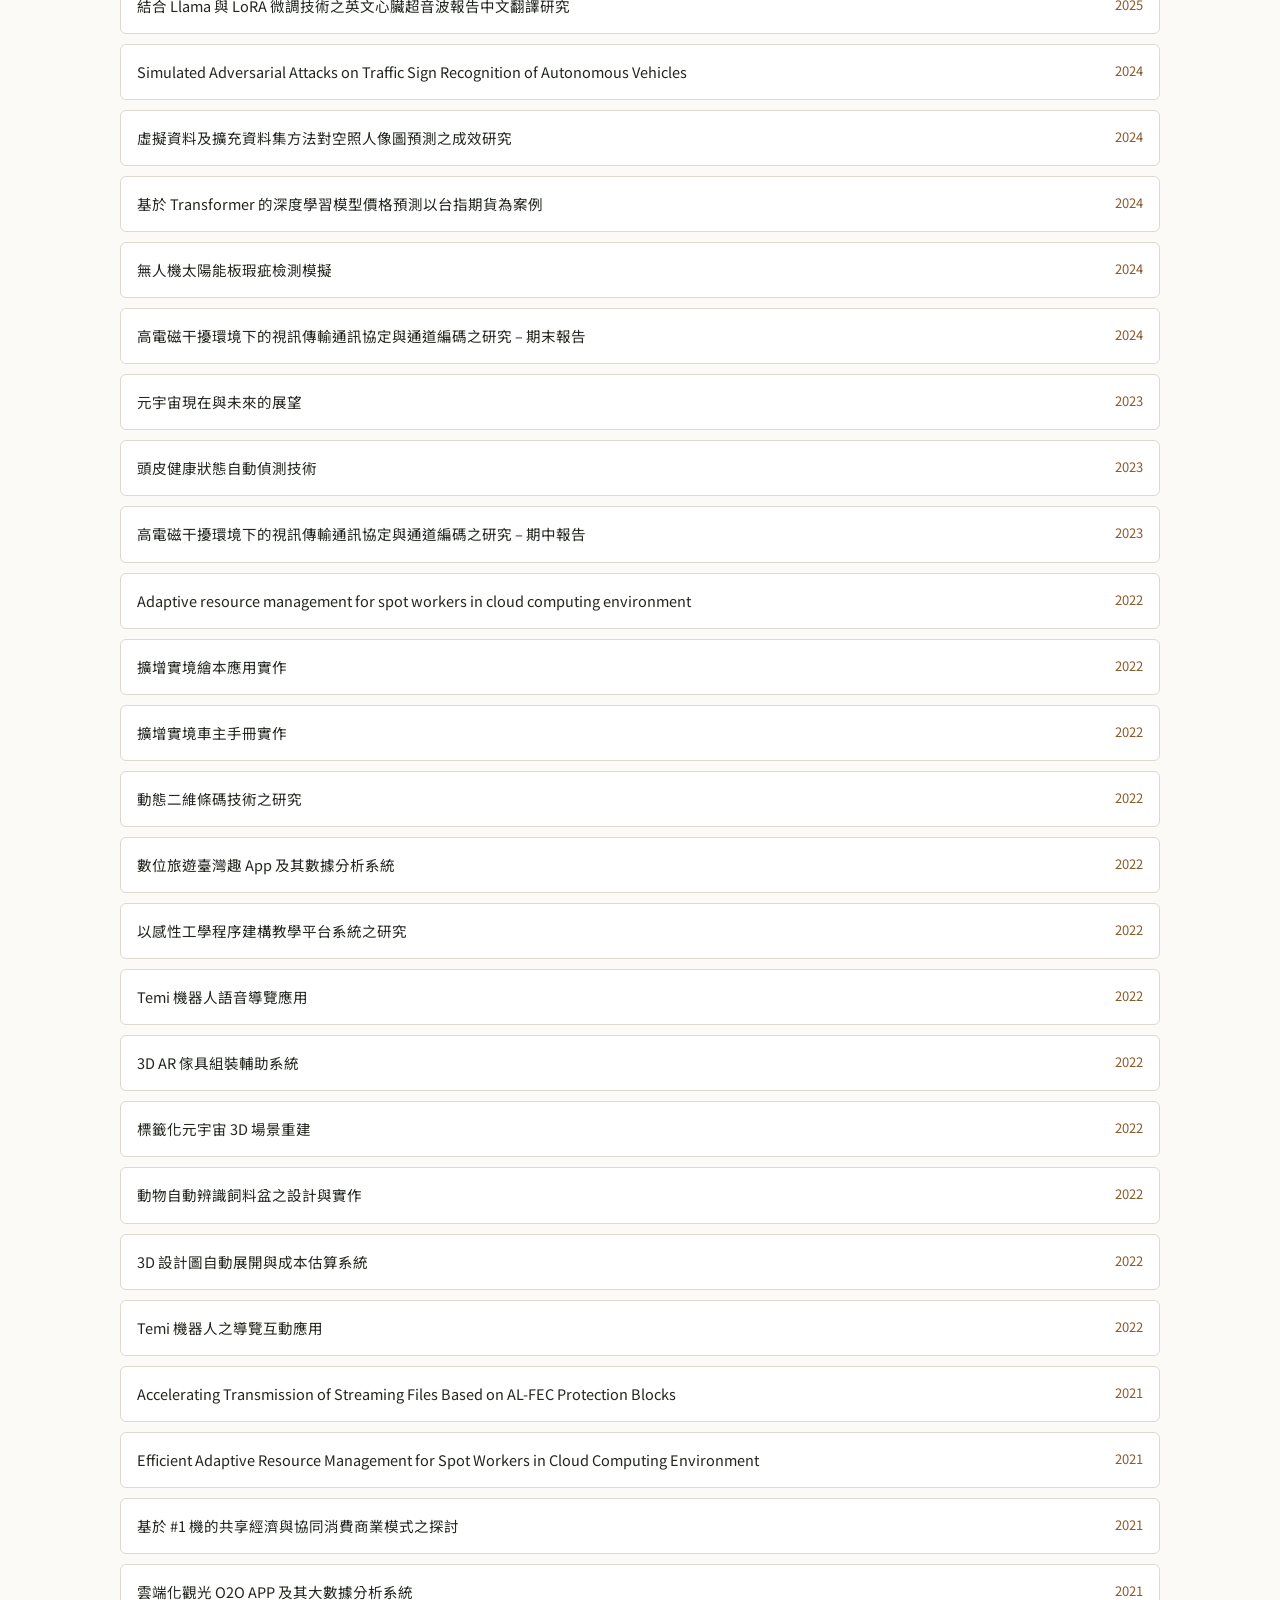
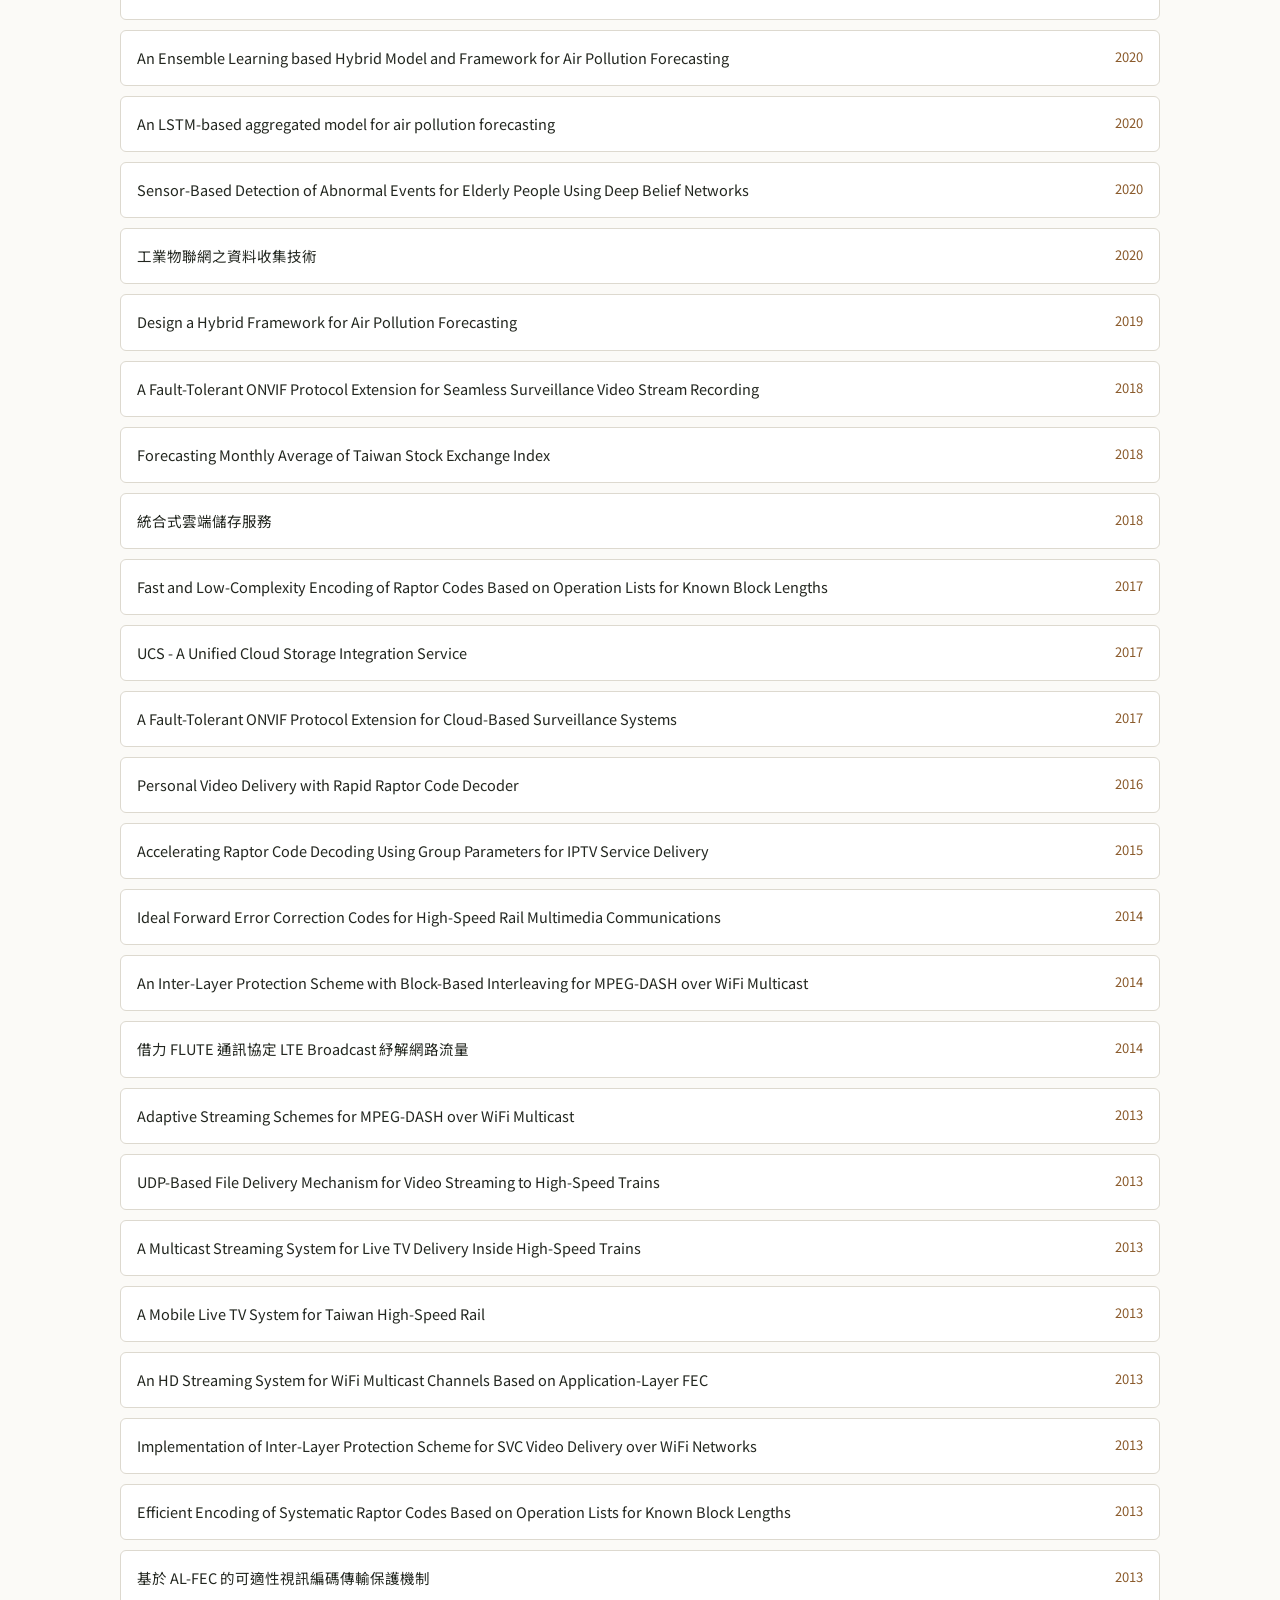
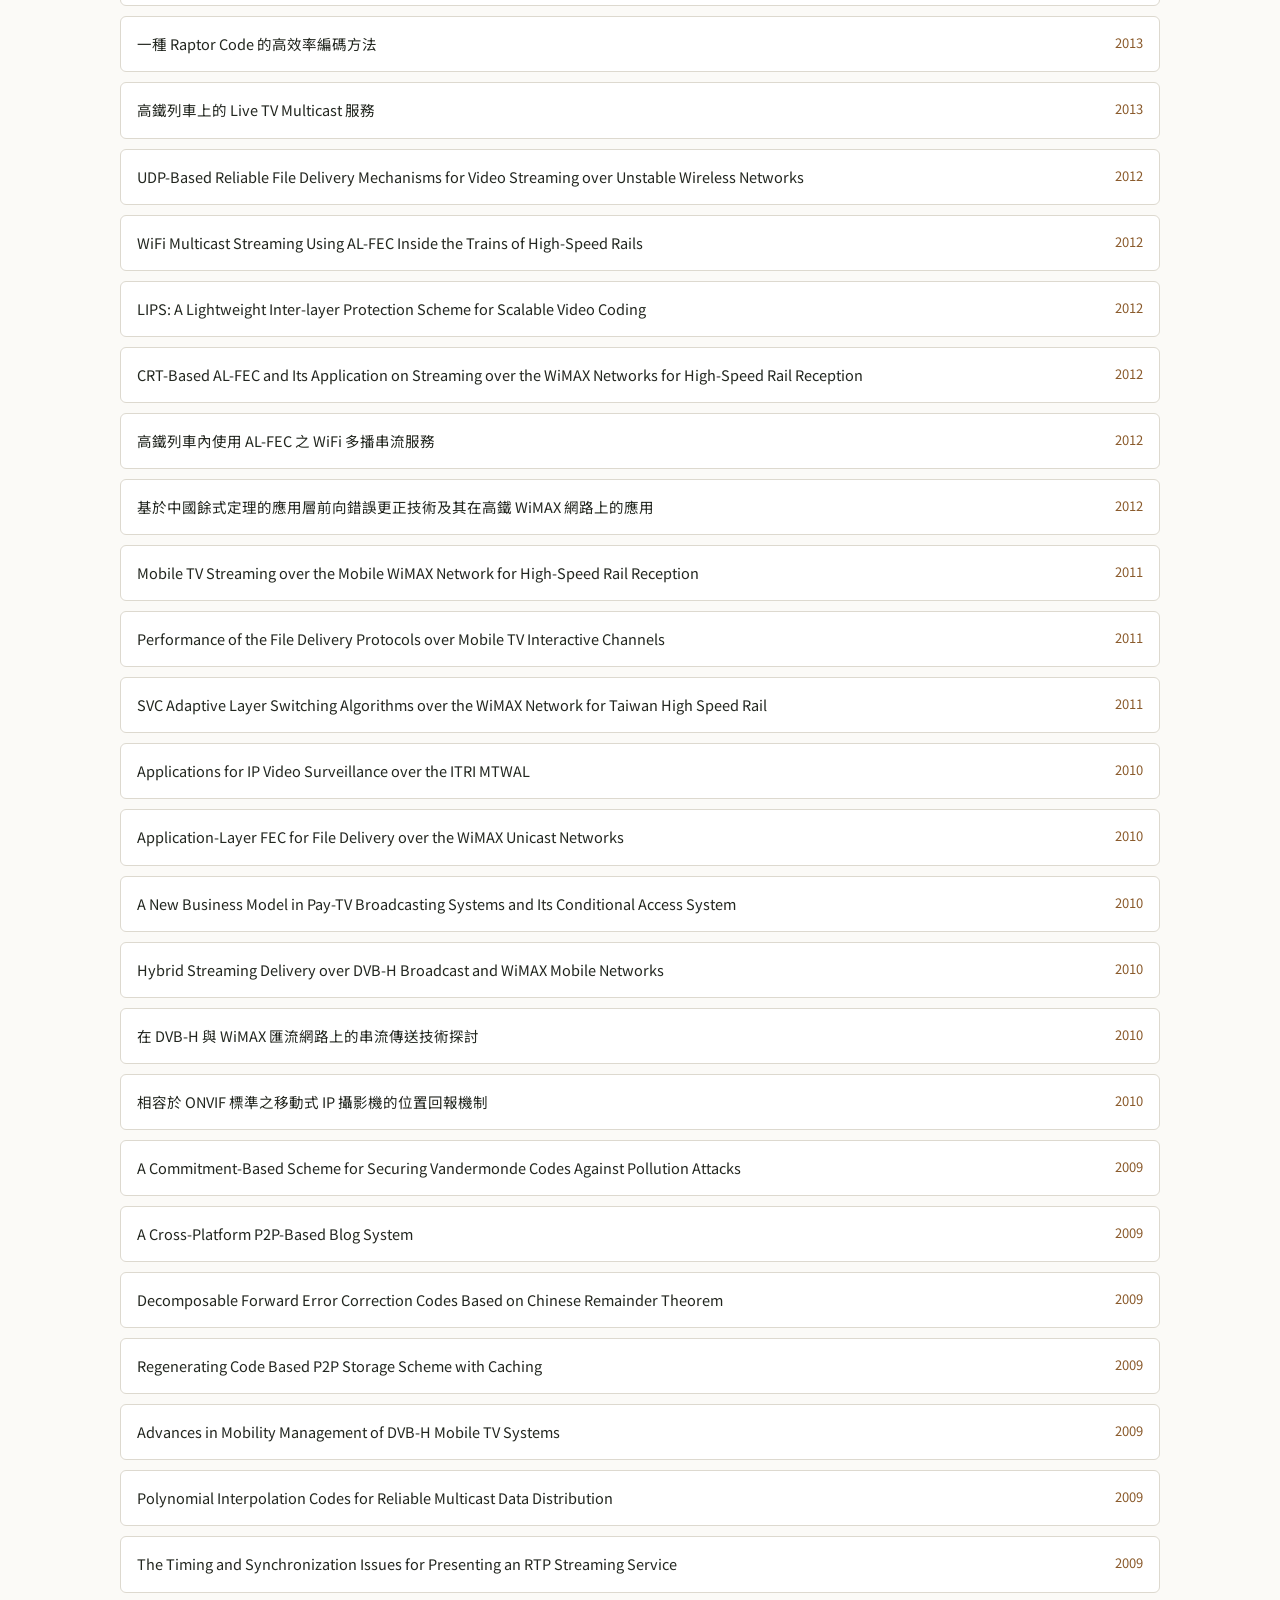
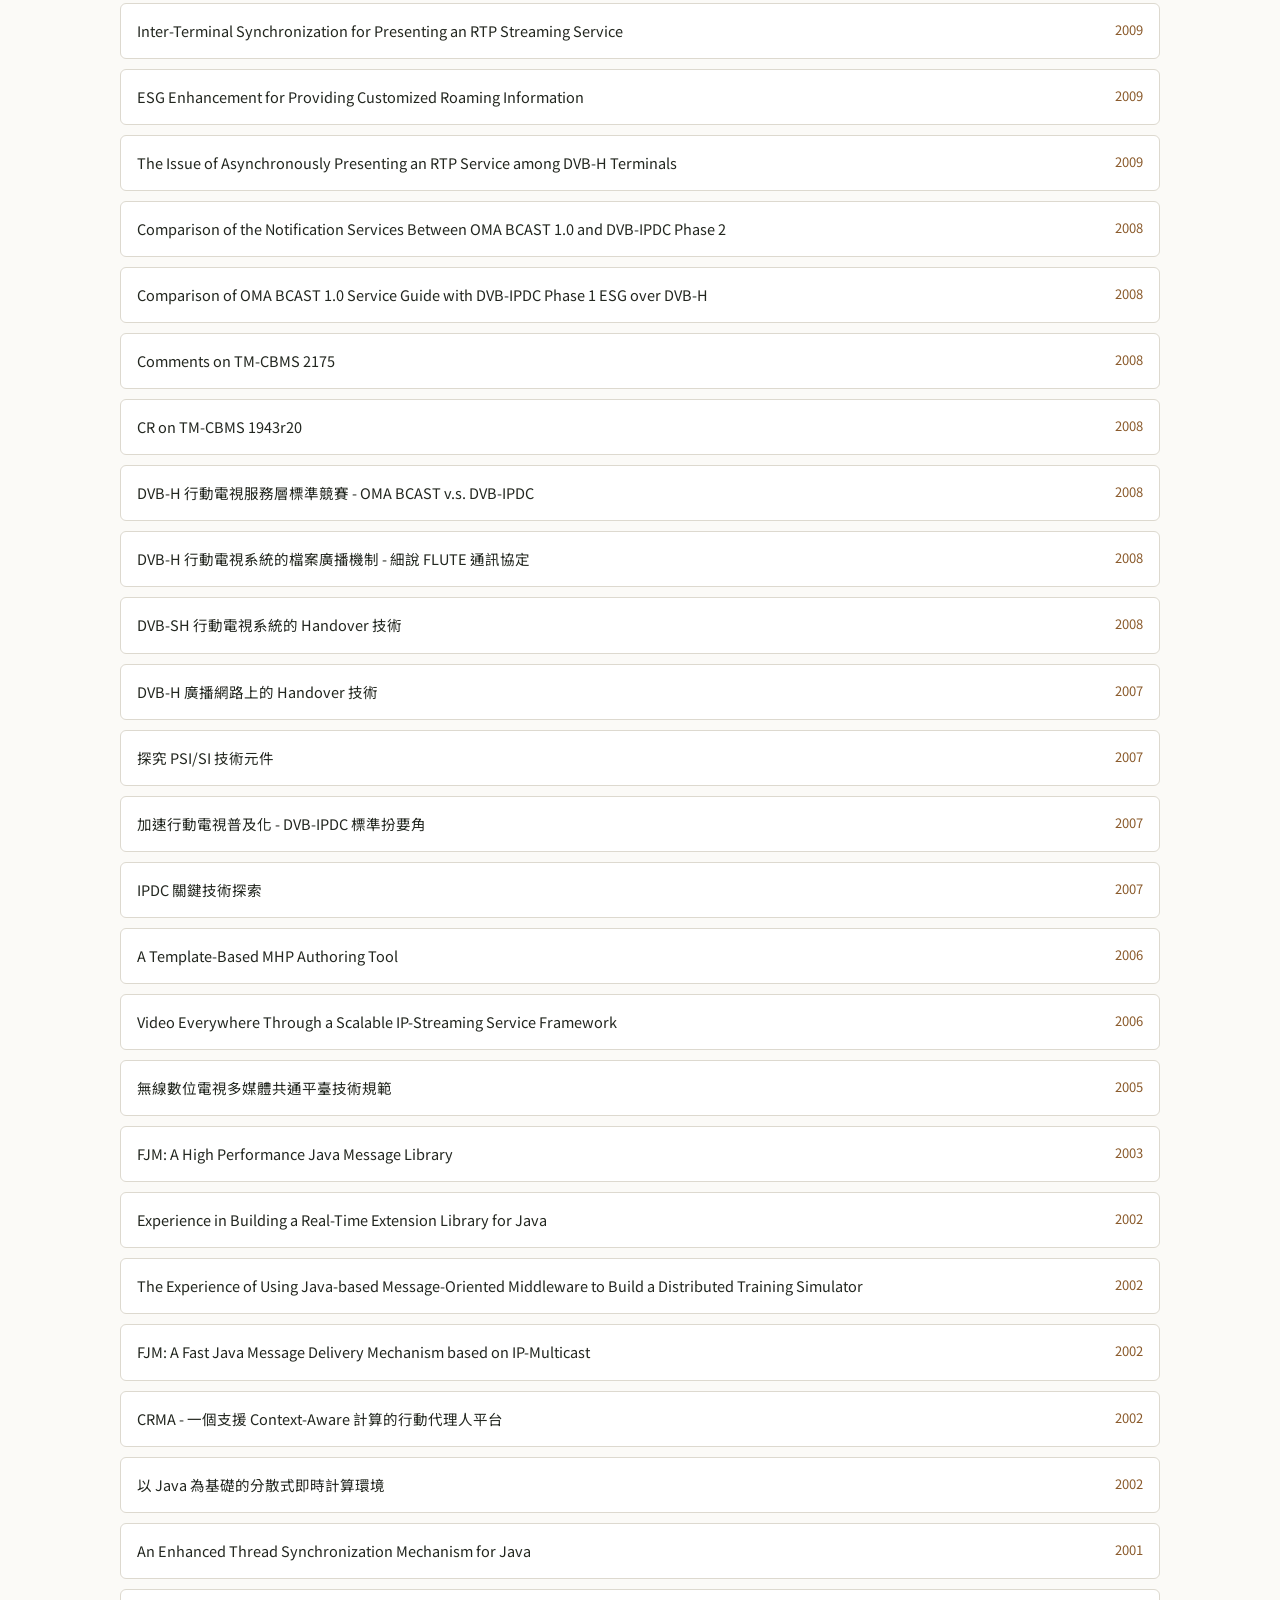
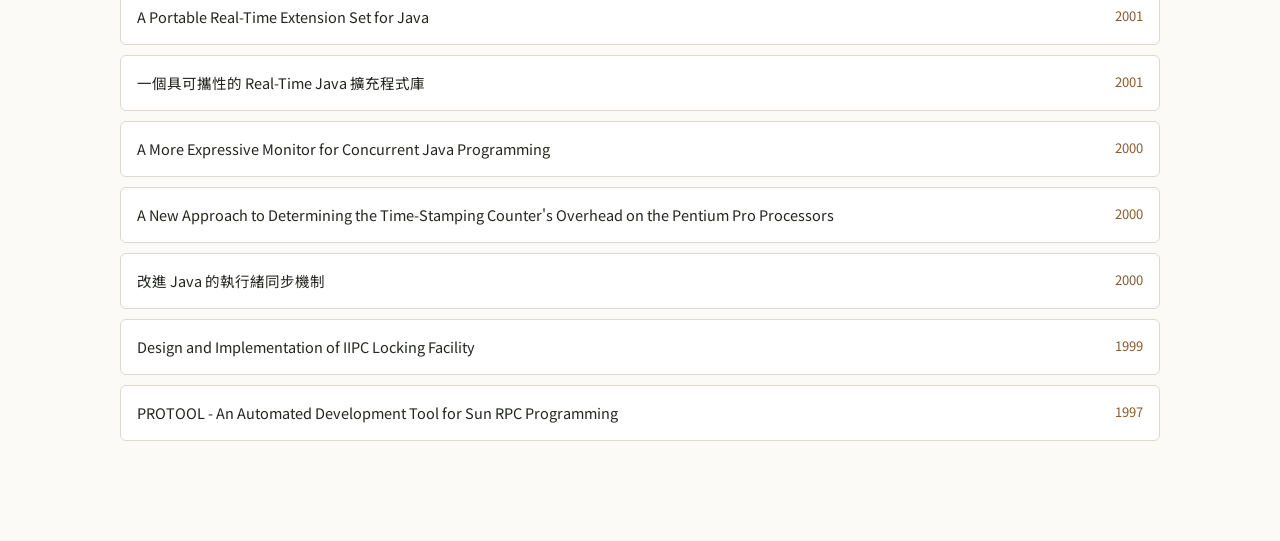
==== commit 48dbef38: "Add files via upload" ====
--- a/admin.html
+++ b/admin.html
@@ -309,7 +309,8 @@
   toast(`已下載 ${f}，請上傳到 GitHub 的 data/ 覆蓋`);
 };
 
-document.getElementById('btn-load-file').onclick = () => document.getElementById('file').click();
+const btnLoad = document.getElementById('btn-load-file');
+if(btnLoad) btnLoad.onclick = () => document.getElementById('file').click();
 document.getElementById('file').onchange = e => {
   const file = e.target.files[0]; if(!file) return;
   const fr = new FileReader();
